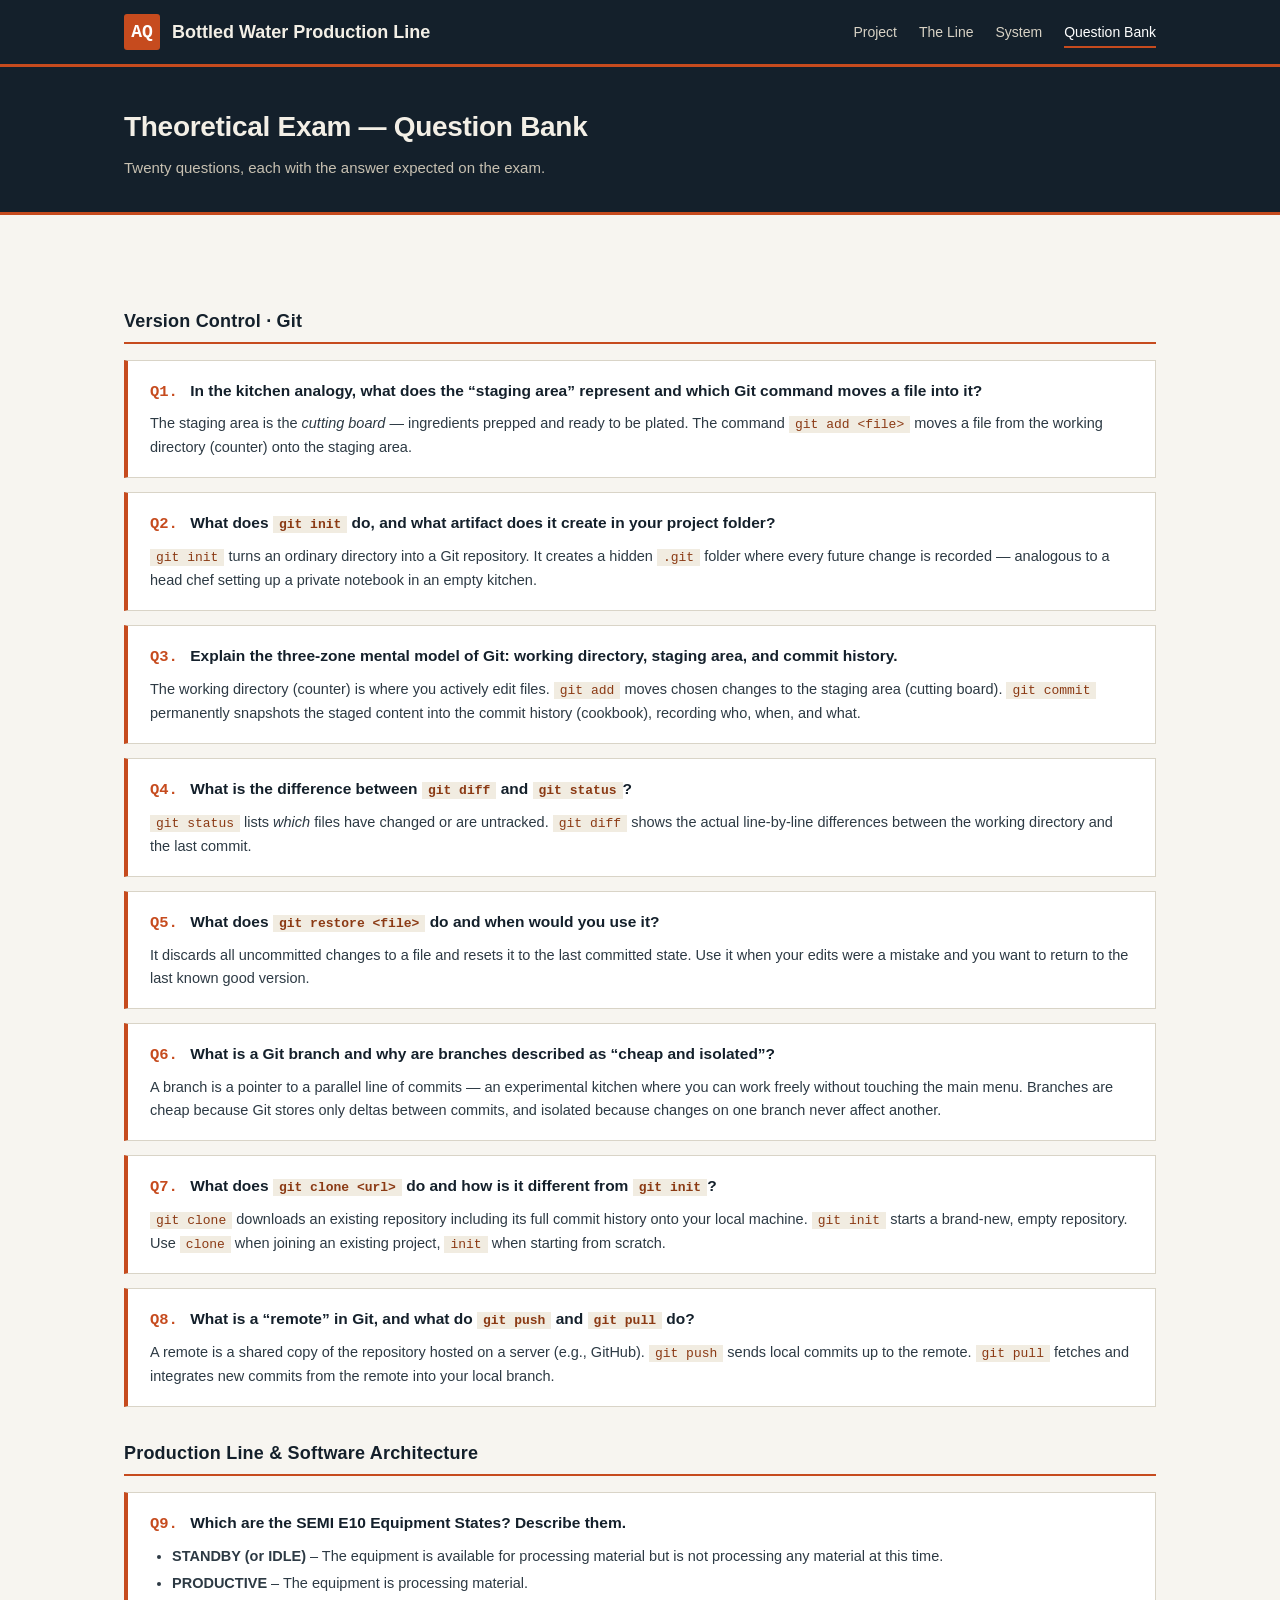
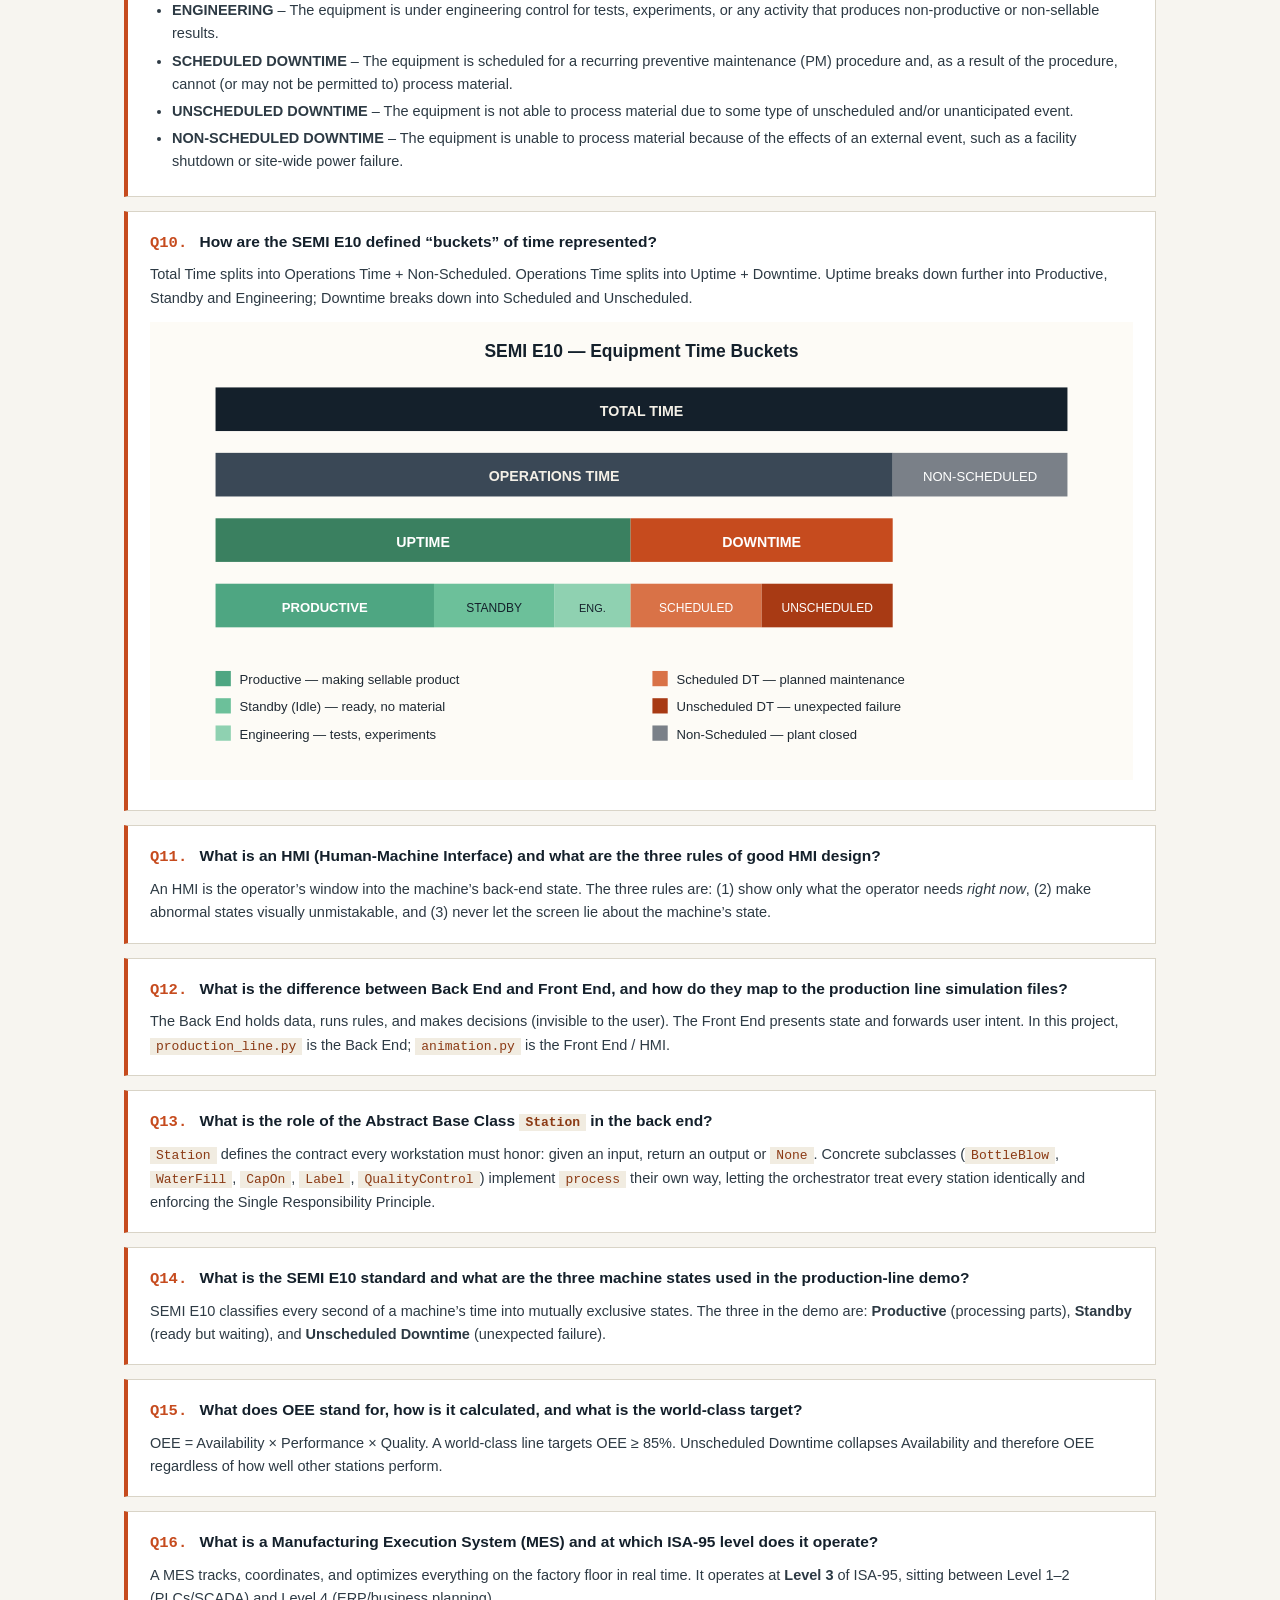
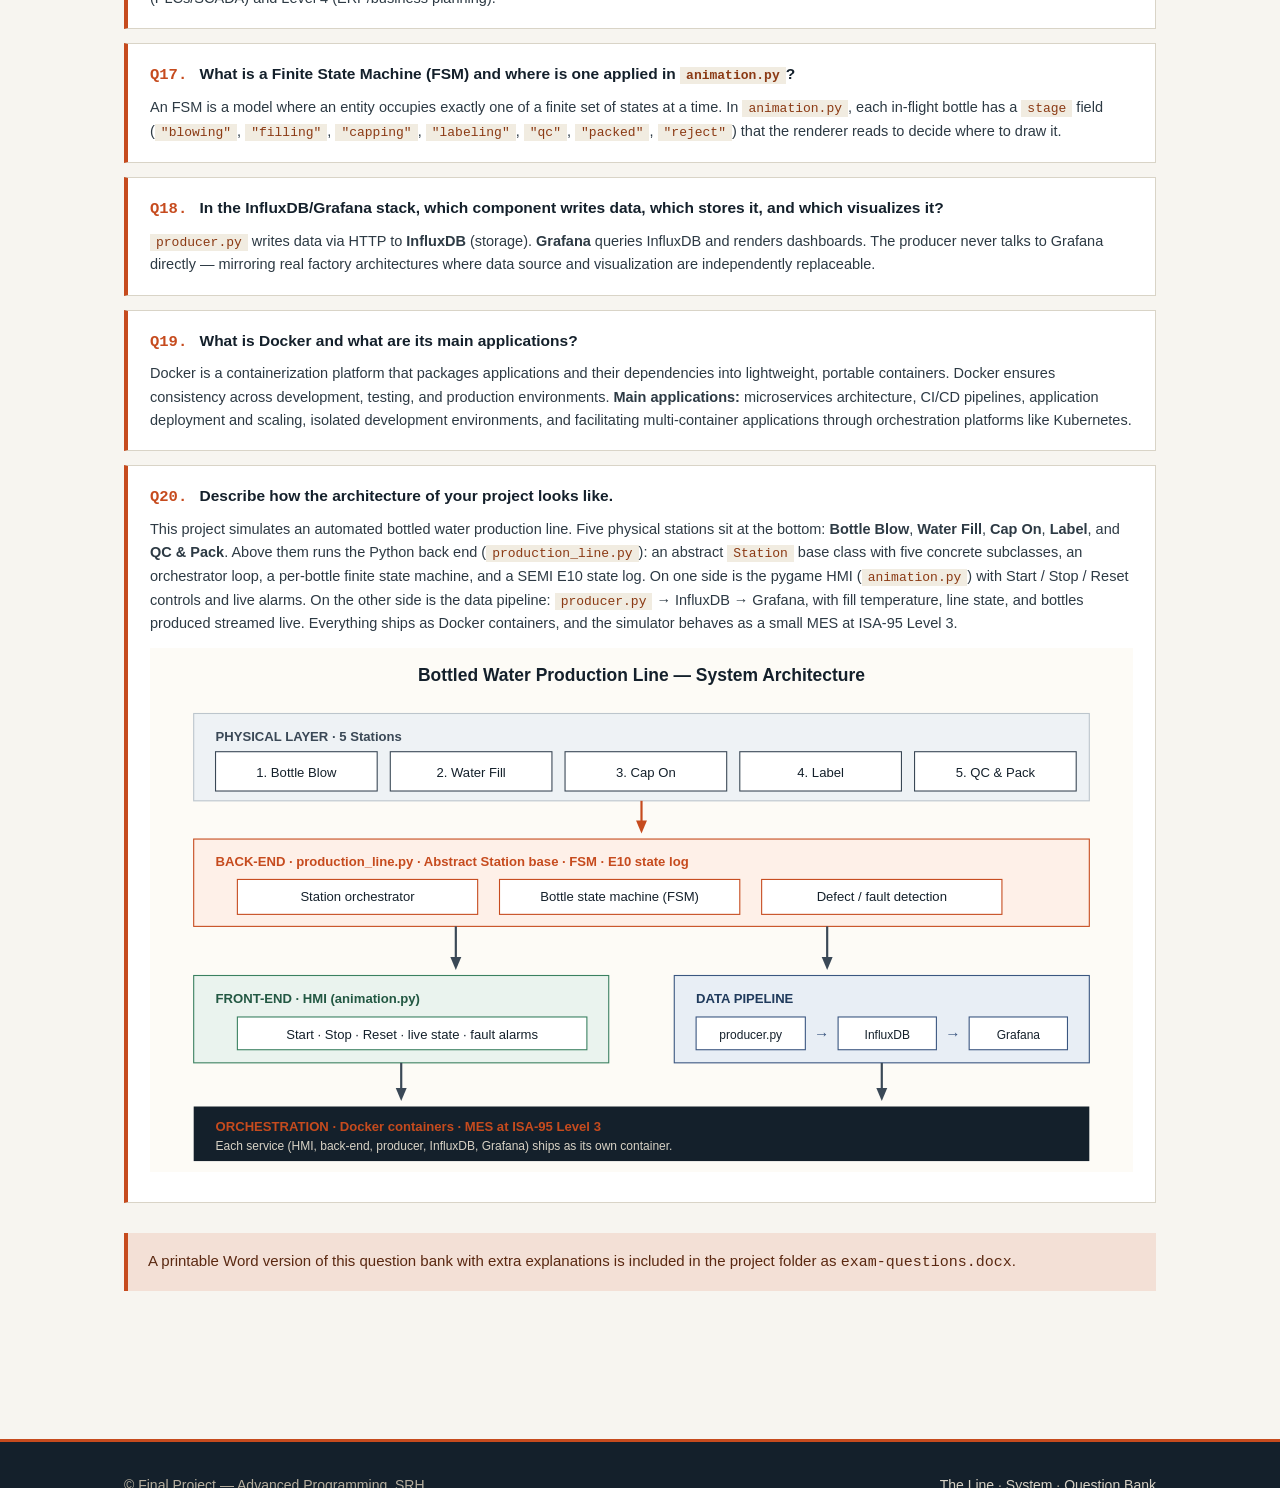
==== exam.html @ 9a2c6f39 "Add files via upload" ====
<!DOCTYPE html>
<html lang="en">
<head>
    <meta charset="UTF-8" />
    <meta name="viewport" content="width=device-width, initial-scale=1" />
    <title>Question Bank · Bottled Water Production Line</title>
    <link rel="stylesheet" href="css/style.css" />
</head>
<body>

<header class="site-head">
    <div class="container wrap">
        <a href="index.html" class="brand">
            <span class="logo-mark">AQ</span>
            <span>Bottled Water Production Line</span>
        </a>
        <nav class="primary">
            <ul>
                <li><a href="index.html">Project</a></li>
                <li><a href="production-line.html">The Line</a></li>
                <li><a href="system.html">System</a></li>
                <li><a href="exam.html" class="active">Question Bank</a></li>
            </ul>
        </nav>
    </div>
</header>

<section class="page-strip">
    <div class="container">
        <h1>Theoretical Exam — Question Bank</h1>
        <p>Twenty questions, each with the answer expected on the exam.</p>
    </div>
</section>

<section class="block qa-section">
    <div class="container">

        <h3 class="cat-title">Version Control · Git</h3>

        <div class="qa-item">
            <span class="q"><span class="qn">Q1.</span> In the kitchen analogy, what does the &ldquo;staging area&rdquo; represent and which Git command moves a file into it?</span>
            <div class="a">The staging area is the <em>cutting board</em> &mdash; ingredients prepped and ready to be plated. The command <code>git add &lt;file&gt;</code> moves a file from the working directory (counter) onto the staging area.</div>
        </div>

        <div class="qa-item">
            <span class="q"><span class="qn">Q2.</span> What does <code>git init</code> do, and what artifact does it create in your project folder?</span>
            <div class="a"><code>git init</code> turns an ordinary directory into a Git repository. It creates a hidden <code>.git</code> folder where every future change is recorded &mdash; analogous to a head chef setting up a private notebook in an empty kitchen.</div>
        </div>

        <div class="qa-item">
            <span class="q"><span class="qn">Q3.</span> Explain the three-zone mental model of Git: working directory, staging area, and commit history.</span>
            <div class="a">The working directory (counter) is where you actively edit files. <code>git add</code> moves chosen changes to the staging area (cutting board). <code>git commit</code> permanently snapshots the staged content into the commit history (cookbook), recording who, when, and what.</div>
        </div>

        <div class="qa-item">
            <span class="q"><span class="qn">Q4.</span> What is the difference between <code>git diff</code> and <code>git status</code>?</span>
            <div class="a"><code>git status</code> lists <em>which</em> files have changed or are untracked. <code>git diff</code> shows the actual line-by-line differences between the working directory and the last commit.</div>
        </div>

        <div class="qa-item">
            <span class="q"><span class="qn">Q5.</span> What does <code>git restore &lt;file&gt;</code> do and when would you use it?</span>
            <div class="a">It discards all uncommitted changes to a file and resets it to the last committed state. Use it when your edits were a mistake and you want to return to the last known good version.</div>
        </div>

        <div class="qa-item">
            <span class="q"><span class="qn">Q6.</span> What is a Git branch and why are branches described as &ldquo;cheap and isolated&rdquo;?</span>
            <div class="a">A branch is a pointer to a parallel line of commits &mdash; an experimental kitchen where you can work freely without touching the main menu. Branches are cheap because Git stores only deltas between commits, and isolated because changes on one branch never affect another.</div>
        </div>

        <div class="qa-item">
            <span class="q"><span class="qn">Q7.</span> What does <code>git clone &lt;url&gt;</code> do and how is it different from <code>git init</code>?</span>
            <div class="a"><code>git clone</code> downloads an existing repository including its full commit history onto your local machine. <code>git init</code> starts a brand-new, empty repository. Use <code>clone</code> when joining an existing project, <code>init</code> when starting from scratch.</div>
        </div>

        <div class="qa-item">
            <span class="q"><span class="qn">Q8.</span> What is a &ldquo;remote&rdquo; in Git, and what do <code>git push</code> and <code>git pull</code> do?</span>
            <div class="a">A remote is a shared copy of the repository hosted on a server (e.g., GitHub). <code>git push</code> sends local commits up to the remote. <code>git pull</code> fetches and integrates new commits from the remote into your local branch.</div>
        </div>

        <h3 class="cat-title">Production Line &amp; Software Architecture</h3>

        <div class="qa-item">
            <span class="q"><span class="qn">Q9.</span> Which are the SEMI E10 Equipment States? Describe them.</span>
            <div class="a">
                <ul>
                    <li><strong>STANDBY (or IDLE)</strong> &ndash; The equipment is available for processing material but is not processing any material at this time.</li>
                    <li><strong>PRODUCTIVE</strong> &ndash; The equipment is processing material.</li>
                    <li><strong>ENGINEERING</strong> &ndash; The equipment is under engineering control for tests, experiments, or any activity that produces non-productive or non-sellable results.</li>
                    <li><strong>SCHEDULED DOWNTIME</strong> &ndash; The equipment is scheduled for a recurring preventive maintenance (PM) procedure and, as a result of the procedure, cannot (or may not be permitted to) process material.</li>
                    <li><strong>UNSCHEDULED DOWNTIME</strong> &ndash; The equipment is not able to process material due to some type of unscheduled and/or unanticipated event.</li>
                    <li><strong>NON-SCHEDULED DOWNTIME</strong> &ndash; The equipment is unable to process material because of the effects of an external event, such as a facility shutdown or site-wide power failure.</li>
                </ul>
            </div>
        </div>

        <div class="qa-item">
            <span class="q"><span class="qn">Q10.</span> How are the SEMI E10 defined &ldquo;buckets&rdquo; of time represented?</span>
            <div class="a">
                Total Time splits into Operations Time + Non-Scheduled. Operations Time splits into Uptime + Downtime. Uptime breaks down further into Productive, Standby and Engineering; Downtime breaks down into Scheduled and Unscheduled.
                <img src="images/e10-states.svg" alt="SEMI E10 time buckets" />
            </div>
        </div>

        <div class="qa-item">
            <span class="q"><span class="qn">Q11.</span> What is an HMI (Human-Machine Interface) and what are the three rules of good HMI design?</span>
            <div class="a">An HMI is the operator&rsquo;s window into the machine&rsquo;s back-end state. The three rules are: (1) show only what the operator needs <em>right now</em>, (2) make abnormal states visually unmistakable, and (3) never let the screen lie about the machine&rsquo;s state.</div>
        </div>

        <div class="qa-item">
            <span class="q"><span class="qn">Q12.</span> What is the difference between Back End and Front End, and how do they map to the production line simulation files?</span>
            <div class="a">The Back End holds data, runs rules, and makes decisions (invisible to the user). The Front End presents state and forwards user intent. In this project, <code>production_line.py</code> is the Back End; <code>animation.py</code> is the Front End / HMI.</div>
        </div>

        <div class="qa-item">
            <span class="q"><span class="qn">Q13.</span> What is the role of the Abstract Base Class <code>Station</code> in the back end?</span>
            <div class="a"><code>Station</code> defines the contract every workstation must honor: given an input, return an output or <code>None</code>. Concrete subclasses (<code>BottleBlow</code>, <code>WaterFill</code>, <code>CapOn</code>, <code>Label</code>, <code>QualityControl</code>) implement <code>process</code> their own way, letting the orchestrator treat every station identically and enforcing the Single Responsibility Principle.</div>
        </div>

        <div class="qa-item">
            <span class="q"><span class="qn">Q14.</span> What is the SEMI E10 standard and what are the three machine states used in the production-line demo?</span>
            <div class="a">SEMI E10 classifies every second of a machine&rsquo;s time into mutually exclusive states. The three in the demo are: <strong>Productive</strong> (processing parts), <strong>Standby</strong> (ready but waiting), and <strong>Unscheduled Downtime</strong> (unexpected failure).</div>
        </div>

        <div class="qa-item">
            <span class="q"><span class="qn">Q15.</span> What does OEE stand for, how is it calculated, and what is the world-class target?</span>
            <div class="a">OEE = Availability &times; Performance &times; Quality. A world-class line targets OEE &ge; 85%. Unscheduled Downtime collapses Availability and therefore OEE regardless of how well other stations perform.</div>
        </div>

        <div class="qa-item">
            <span class="q"><span class="qn">Q16.</span> What is a Manufacturing Execution System (MES) and at which ISA-95 level does it operate?</span>
            <div class="a">A MES tracks, coordinates, and optimizes everything on the factory floor in real time. It operates at <strong>Level 3</strong> of ISA-95, sitting between Level 1&ndash;2 (PLCs/SCADA) and Level 4 (ERP/business planning).</div>
        </div>

        <div class="qa-item">
            <span class="q"><span class="qn">Q17.</span> What is a Finite State Machine (FSM) and where is one applied in <code>animation.py</code>?</span>
            <div class="a">An FSM is a model where an entity occupies exactly one of a finite set of states at a time. In <code>animation.py</code>, each in-flight bottle has a <code>stage</code> field (<code>&quot;blowing&quot;</code>, <code>&quot;filling&quot;</code>, <code>&quot;capping&quot;</code>, <code>&quot;labeling&quot;</code>, <code>&quot;qc&quot;</code>, <code>&quot;packed&quot;</code>, <code>&quot;reject&quot;</code>) that the renderer reads to decide where to draw it.</div>
        </div>

        <div class="qa-item">
            <span class="q"><span class="qn">Q18.</span> In the InfluxDB/Grafana stack, which component writes data, which stores it, and which visualizes it?</span>
            <div class="a"><code>producer.py</code> writes data via HTTP to <strong>InfluxDB</strong> (storage). <strong>Grafana</strong> queries InfluxDB and renders dashboards. The producer never talks to Grafana directly &mdash; mirroring real factory architectures where data source and visualization are independently replaceable.</div>
        </div>

        <div class="qa-item">
            <span class="q"><span class="qn">Q19.</span> What is Docker and what are its main applications?</span>
            <div class="a">Docker is a containerization platform that packages applications and their dependencies into lightweight, portable containers. Docker ensures consistency across development, testing, and production environments. <strong>Main applications:</strong> microservices architecture, CI/CD pipelines, application deployment and scaling, isolated development environments, and facilitating multi-container applications through orchestration platforms like Kubernetes.</div>
        </div>

        <div class="qa-item">
            <span class="q"><span class="qn">Q20.</span> Describe how the architecture of your project looks like.</span>
            <div class="a">
                This project simulates an automated bottled water production line. Five physical stations sit at the bottom: <strong>Bottle Blow</strong>, <strong>Water Fill</strong>, <strong>Cap On</strong>, <strong>Label</strong>, and <strong>QC &amp; Pack</strong>. Above them runs the Python back end (<code>production_line.py</code>): an abstract <code>Station</code> base class with five concrete subclasses, an orchestrator loop, a per-bottle finite state machine, and a SEMI E10 state log. On one side is the pygame HMI (<code>animation.py</code>) with Start / Stop / Reset controls and live alarms. On the other side is the data pipeline: <code>producer.py</code> &rarr; InfluxDB &rarr; Grafana, with fill temperature, line state, and bottles produced streamed live. Everything ships as Docker containers, and the simulator behaves as a small MES at ISA-95 Level 3.
                <img src="images/architecture.svg" alt="Bottled Water Production Line architecture" />
            </div>
        </div>

        <div class="intro-callout" style="margin-top: 30px;">
            A printable Word version of this question bank with extra explanations is included in the project folder as <code>exam-questions.docx</code>.
        </div>
    </div>
</section>

<footer class="site-foot">
    <div class="container wrap">
        <div>&copy; Final Project &mdash; Advanced Programming, SRH</div>
        <div><a href="production-line.html">The Line</a> &middot; <a href="system.html">System</a> &middot; <a href="exam.html">Question Bank</a></div>
    </div>
</footer>

</body>
</html>
---- css/style.css ----
/* Smart Manufacturing Systems Lab - stylesheet */

* { box-sizing: border-box; margin: 0; padding: 0; }

:root {
    --c-bg: #f7f5f0;
    --c-panel: #ffffff;
    --c-ink: #1f2933;
    --c-muted: #5b6770;
    --c-line: #d9d4c7;
    --c-accent: #c64b1e;
    --c-accent-soft: #f3e0d6;
    --c-deep: #14202b;
    --c-steel: #3a4856;
    --shadow: 0 1px 2px rgba(20,32,43,0.06), 0 8px 24px rgba(20,32,43,0.06);
}

html, body {
    font-family: "Segoe UI", Tahoma, Geneva, Verdana, sans-serif;
    background: var(--c-bg);
    color: var(--c-ink);
    line-height: 1.6;
    font-size: 16px;
}

a { color: var(--c-accent); text-decoration: none; }
a:hover { text-decoration: underline; }

.container { max-width: 1080px; margin: 0 auto; padding: 0 24px; }

/* ====== HEADER ====== */
header.site-head {
    background: var(--c-deep);
    color: #f3efe6;
    padding: 14px 0;
    border-bottom: 3px solid var(--c-accent);
    position: sticky;
    top: 0;
    z-index: 50;
}
header.site-head .wrap {
    display: flex;
    align-items: center;
    justify-content: space-between;
    gap: 24px;
}
.brand {
    display: flex;
    align-items: center;
    gap: 12px;
    color: #f3efe6;
    font-weight: 600;
    font-size: 18px;
}
.brand .logo-mark {
    width: 36px; height: 36px;
    background: var(--c-accent);
    color: #fff;
    display: grid; place-items: center;
    font-family: "Consolas", monospace;
    font-weight: 700;
    border-radius: 3px;
}
nav.primary ul { list-style: none; display: flex; gap: 22px; }
nav.primary a {
    color: #d8d2c5;
    font-size: 14px;
    font-weight: 500;
    padding: 6px 0;
    border-bottom: 2px solid transparent;
}
nav.primary a:hover, nav.primary a.active {
    color: #fff;
    text-decoration: none;
    border-bottom-color: var(--c-accent);
}

/* ====== HERO ====== */
.hero {
    background:
        linear-gradient(135deg, rgba(20,32,43,0.92), rgba(58,72,86,0.85)),
        url("../images/hero.svg") center/cover no-repeat;
    color: #f3efe6;
    padding: 80px 0 70px;
}
.hero h1 {
    font-size: 38px;
    line-height: 1.2;
    margin-bottom: 14px;
    font-weight: 700;
    letter-spacing: -0.5px;
}
.hero .lead {
    font-size: 18px;
    color: #d8d2c5;
    max-width: 640px;
    margin-bottom: 28px;
}
.hero .tag {
    display: inline-block;
    background: var(--c-accent);
    color: #fff;
    padding: 5px 12px;
    font-size: 12px;
    letter-spacing: 1.5px;
    text-transform: uppercase;
    margin-bottom: 18px;
}
.btn {
    display: inline-block;
    background: var(--c-accent);
    color: #fff;
    padding: 11px 22px;
    font-weight: 600;
    font-size: 14px;
    letter-spacing: 0.4px;
    border: 2px solid var(--c-accent);
    transition: background 0.15s, color 0.15s;
}
.btn:hover { background: transparent; color: #fff; text-decoration: none; }
.btn.alt { background: transparent; color: #f3efe6; }
.btn.alt:hover { background: var(--c-accent); }

/* ====== PAGE TITLE STRIP ====== */
.page-strip {
    background: var(--c-deep);
    color: #f3efe6;
    padding: 38px 0 32px;
    border-bottom: 3px solid var(--c-accent);
}
.page-strip h1 { font-size: 28px; letter-spacing: -0.3px; }
.page-strip p { color: #c7c0b1; margin-top: 6px; font-size: 15px; }

/* ====== SECTIONS ====== */
section.block { padding: 60px 0; }
section.block.alt { background: #efebe1; }

h2.section-title {
    font-size: 24px;
    margin-bottom: 8px;
    color: var(--c-deep);
}
.section-sub {
    color: var(--c-muted);
    margin-bottom: 32px;
    font-size: 15px;
}

/* ====== MODULE CARDS ====== */
.grid-3 {
    display: grid;
    grid-template-columns: repeat(3, 1fr);
    gap: 22px;
}
@media (max-width: 820px) {
    .grid-3 { grid-template-columns: 1fr; }
    .hero h1 { font-size: 28px; }
    nav.primary ul { gap: 12px; }
}

.card {
    background: var(--c-panel);
    border: 1px solid var(--c-line);
    padding: 24px;
    border-top: 3px solid var(--c-accent);
    transition: transform 0.15s, box-shadow 0.15s;
}
.card:hover { transform: translateY(-2px); box-shadow: var(--shadow); }
.card .icon {
    width: 44px; height: 44px;
    background: var(--c-accent-soft);
    color: var(--c-accent);
    display: grid; place-items: center;
    margin-bottom: 14px;
    font-weight: 700;
    font-family: "Consolas", monospace;
}
.card h3 {
    font-size: 17px;
    margin-bottom: 8px;
    color: var(--c-deep);
}
.card p { font-size: 14px; color: var(--c-muted); }

/* ====== TWO COLUMN INFO ====== */
.two-col {
    display: grid;
    grid-template-columns: 1.2fr 1fr;
    gap: 40px;
    align-items: center;
}
@media (max-width: 820px) { .two-col { grid-template-columns: 1fr; } }
.two-col img, .two-col .figure {
    width: 100%;
    background: #fff;
    padding: 18px;
    border: 1px solid var(--c-line);
}

/* ====== Q&A LIST ====== */
.qa-section h3.cat-title {
    font-size: 18px;
    margin: 32px 0 16px;
    padding-bottom: 6px;
    border-bottom: 2px solid var(--c-accent);
    color: var(--c-deep);
    letter-spacing: 0.2px;
}
.qa-item {
    background: var(--c-panel);
    border: 1px solid var(--c-line);
    border-left: 4px solid var(--c-accent);
    padding: 18px 22px;
    margin-bottom: 14px;
}
.qa-item .qn {
    font-weight: 700;
    color: var(--c-accent);
    font-family: "Consolas", monospace;
    margin-right: 8px;
}
.qa-item .q {
    font-weight: 600;
    color: var(--c-deep);
    display: block;
    margin-bottom: 8px;
    font-size: 15.5px;
}
.qa-item .a { font-size: 14.5px; color: #2d3a44; }
.qa-item code {
    background: #f1ece1;
    padding: 1px 6px;
    font-family: "Consolas", monospace;
    font-size: 13px;
    color: #8b3a14;
}
.qa-item ul { margin: 8px 0 0 22px; font-size: 14.5px; }
.qa-item ul li { margin-bottom: 4px; }
.qa-item img {
    max-width: 100%;
    margin: 12px auto;
    display: block;
}

/* ====== TOOLS LIST ====== */
.tools-grid {
    display: grid;
    grid-template-columns: repeat(2, 1fr);
    gap: 18px;
}
@media (max-width: 700px) { .tools-grid { grid-template-columns: 1fr; } }
.tool {
    background: var(--c-panel);
    border: 1px solid var(--c-line);
    padding: 18px 22px;
    display: flex;
    gap: 18px;
    align-items: flex-start;
}
.tool .badge {
    width: 48px; height: 48px;
    background: var(--c-deep);
    color: var(--c-accent);
    display: grid; place-items: center;
    font-family: "Consolas", monospace;
    font-weight: 700;
    flex-shrink: 0;
}
.tool h4 {
    font-size: 16px;
    color: var(--c-deep);
    margin-bottom: 4px;
}
.tool p { font-size: 14px; color: var(--c-muted); }

/* ====== FOOTER ====== */
footer.site-foot {
    background: var(--c-deep);
    color: #b8b0a0;
    padding: 32px 0 24px;
    border-top: 3px solid var(--c-accent);
    margin-top: 60px;
    font-size: 14px;
}
footer.site-foot .wrap {
    display: flex;
    justify-content: space-between;
    align-items: center;
    flex-wrap: wrap;
    gap: 14px;
}
footer.site-foot a { color: #d8d2c5; }

/* small bits */
.intro-callout {
    background: var(--c-accent-soft);
    border-left: 4px solid var(--c-accent);
    padding: 16px 20px;
    margin: 28px 0;
    font-size: 15px;
    color: #5a2811;
}
hr.div {
    border: none;
    border-top: 1px solid var(--c-line);
    margin: 28px 0;
}
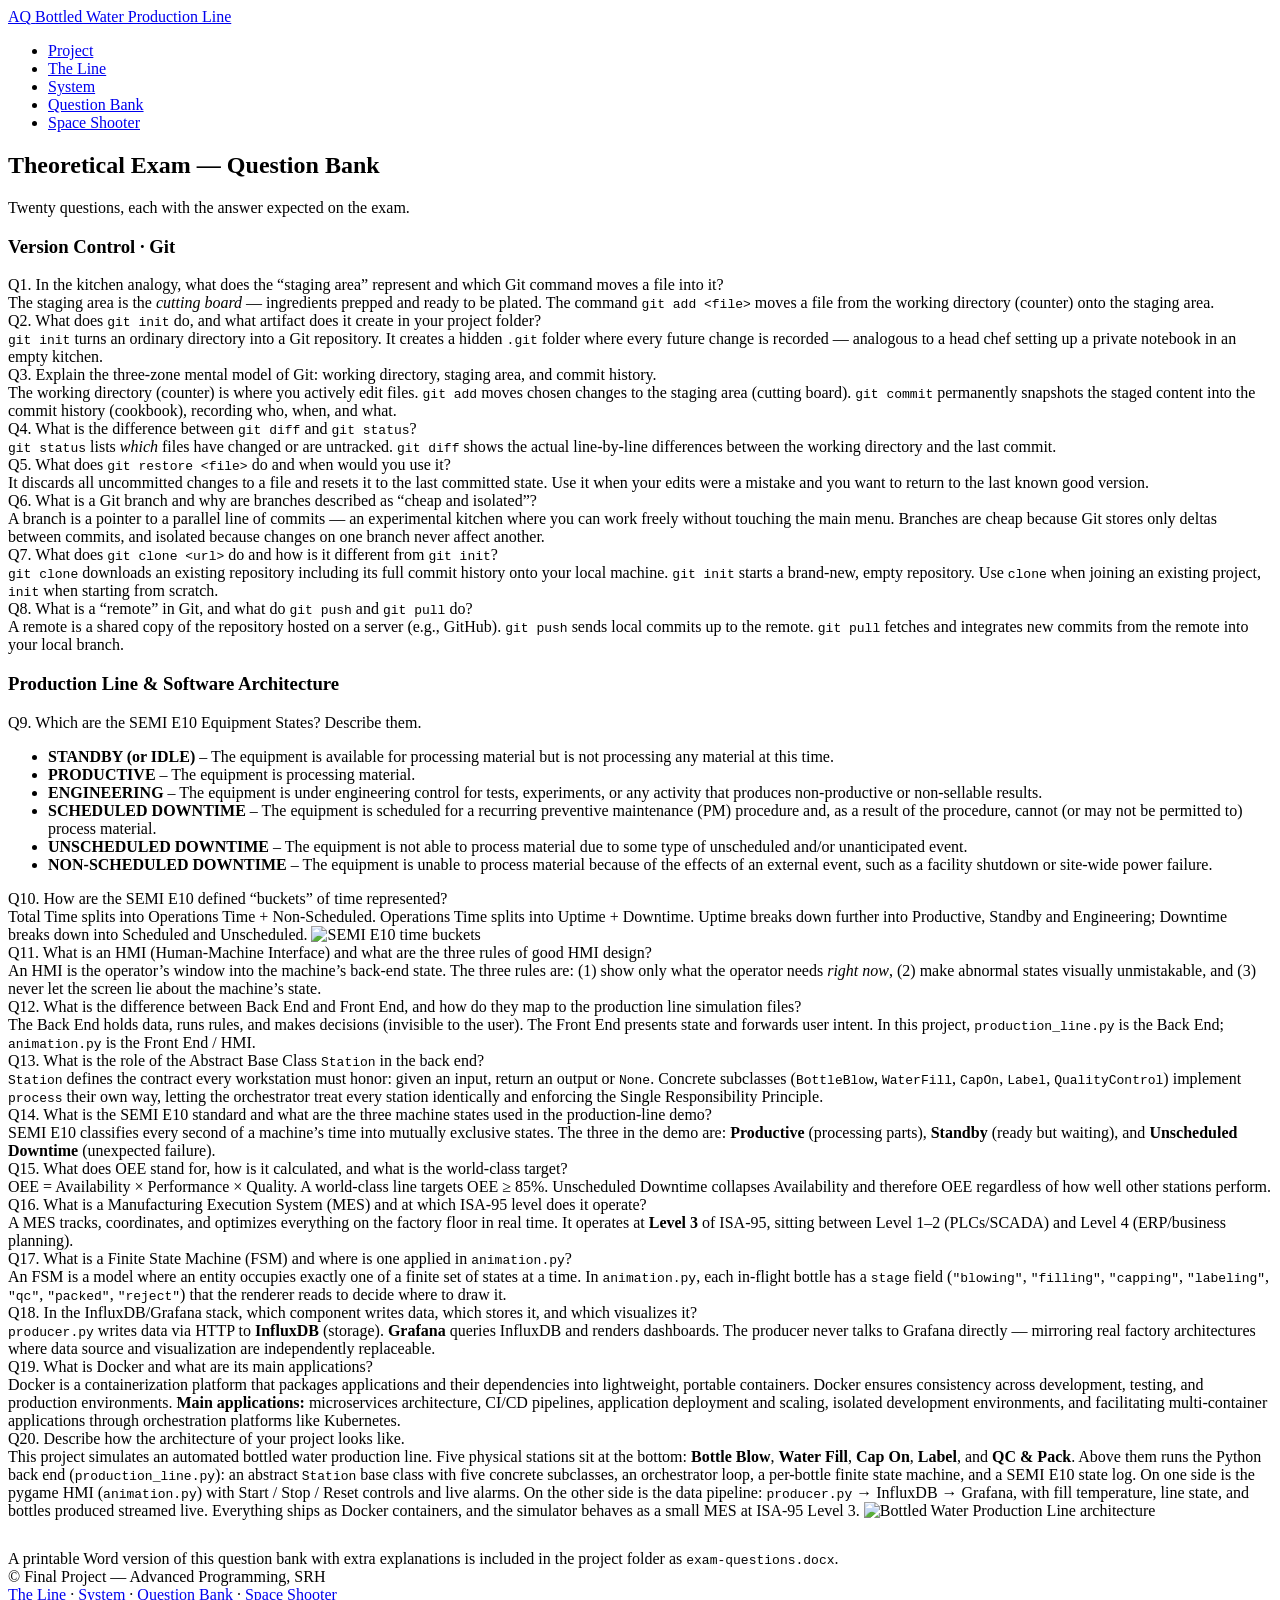
==== commit 4b108e7b: "Add files via upload" ====
--- a/exam.html
+++ b/exam.html
@@ -20,6 +20,7 @@
                 <li><a href="production-line.html">The Line</a></li>
                 <li><a href="system.html">System</a></li>
                 <li><a href="exam.html" class="active">Question Bank</a></li>
+                <li><a href="space-shooter.html">Space Shooter</a></li>
             </ul>
         </nav>
     </div>
@@ -163,7 +164,7 @@
 <footer class="site-foot">
     <div class="container wrap">
         <div>&copy; Final Project &mdash; Advanced Programming, SRH</div>
-        <div><a href="production-line.html">The Line</a> &middot; <a href="system.html">System</a> &middot; <a href="exam.html">Question Bank</a></div>
+        <div><a href="production-line.html">The Line</a> &middot; <a href="system.html">System</a> &middot; <a href="exam.html">Question Bank</a> &middot; <a href="space-shooter.html">Space Shooter</a></div>
     </div>
 </footer>
 
